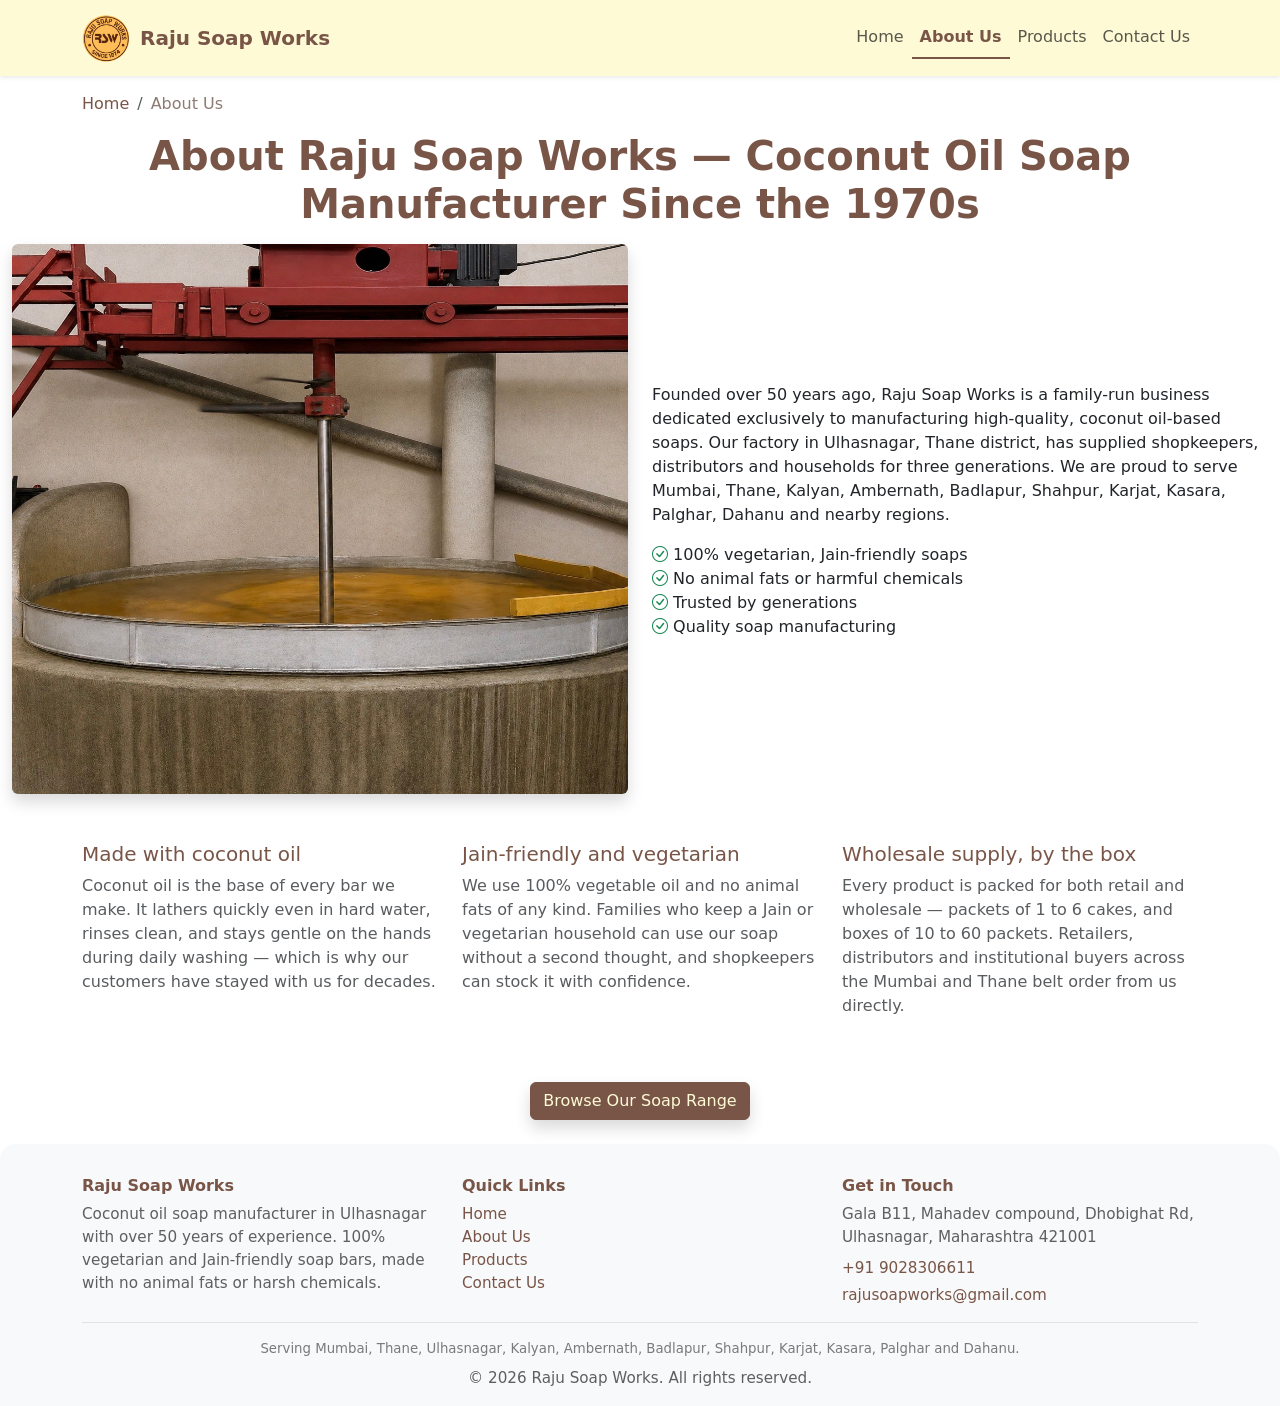
==== about/index.html @ 8837e9f8 "UI and seo changes for better ranking." ====
<!doctype html>
<html lang="en-IN">
  <head>
    <meta charset="UTF-8" />
    <meta name="viewport" content="width=device-width, initial-scale=1" />

    <!-- ============ Primary SEO ============ -->
    <title>About Us | 50+ Years of Coconut Oil Soap Making — Raju Soap Works</title>
    <meta
      name="description"
      content="Raju Soap Works is a family-run coconut oil soap manufacturer in Ulhasnagar, making 100% vegetarian, Jain-friendly soap bars with no animal fats for over 50 years."
    />
    <meta
      name="keywords"
      content="Raju Soap Works, about Raju Soap Works, coconut oil soap manufacturer Ulhasnagar, Jain soap manufacturer, vegetarian soap factory, soap making history Thane"
    />
    <link rel="canonical" href="https://rajusoapworks.com/about/" />
    <meta name="robots" content="index, follow, max-image-preview:large, max-snippet:-1, max-video-preview:-1" />
    <meta name="author" content="Raju Soap Works" />
    <meta name="publisher" content="Raju Soap Works" />
    <meta name="theme-color" content="#795548" />

    <!-- ============ Local / geo signals ============ -->
    <meta name="geo.region" content="IN-MH" />
    <meta name="geo.placename" content="Ulhasnagar, Thane, Maharashtra" />
    <meta name="geo.position" content="19.238414;73.167624" />
    <meta name="ICBM" content="19.238414, 73.167624" />

    <!-- ============ Open Graph ============ -->
    <meta property="og:type" content="website" />
    <meta property="og:site_name" content="Raju Soap Works" />
    <meta property="og:locale" content="en_IN" />
    <meta property="og:title" content="About Us | 50+ Years of Coconut Oil Soap Making — Raju Soap Works" />
    <meta
      property="og:description"
      content="Raju Soap Works is a family-run coconut oil soap manufacturer in Ulhasnagar, making 100% vegetarian, Jain-friendly soap bars with no animal fats for over 50 years."
    />
    <meta property="og:url" content="https://rajusoapworks.com/about/" />
    <meta property="og:image" content="https://rajusoapworks.com/images/machine.jpg" />
    <meta property="og:image:secure_url" content="https://rajusoapworks.com/images/machine.jpg" />
    <meta property="og:image:type" content="image/jpeg" />
    <meta property="og:image:width" content="1206" />
    <meta property="og:image:height" content="1587" />
    <meta property="og:image:alt" content="Soap making machine at the Raju Soap Works factory in Ulhasnagar" />

    <!-- ============ Twitter / X ============ -->
    <meta name="twitter:card" content="summary_large_image" />
    <meta name="twitter:title" content="About Us | 50+ Years of Coconut Oil Soap Making — Raju Soap Works" />
    <meta
      name="twitter:description"
      content="Raju Soap Works is a family-run coconut oil soap manufacturer in Ulhasnagar, making 100% vegetarian, Jain-friendly soap bars with no animal fats for over 50 years."
    />
    <meta name="twitter:image" content="https://rajusoapworks.com/images/machine.jpg" />
    <meta name="twitter:image:alt" content="Soap making machine at the Raju Soap Works factory in Ulhasnagar" />

    <!-- ============ Icons & styles ============ -->
    <link rel="icon" type="image/png" href="../images/logo.png" />
    <link rel="apple-touch-icon" href="../images/logo.png" />
    <link rel="stylesheet" href="https://cdn.jsdelivr.net/npm/bootstrap@5.3.3/dist/css/bootstrap.min.css" />
    <link rel="stylesheet" href="https://cdn.jsdelivr.net/npm/bootstrap-icons@1.11.3/font/bootstrap-icons.css" />
    <link rel="stylesheet" href="../css/styles.css" />

    <!-- ============ Structured data ============ -->
    <script type="application/ld+json">
      {
        "@context": "https://schema.org",
        "@graph": [
          {
            "@type": ["LocalBusiness", "Organization"],
            "@id": "https://rajusoapworks.com/#business",
            "name": "Raju Soap Works",
            "alternateName": "Raju Soap Works Ulhasnagar",
            "description": "Family-run manufacturer of coconut oil based washing soap bars since the 1970s. 100% vegetarian and Jain-friendly, made with no animal fats or harsh chemicals, supplied in packets and boxes across Thane, Mumbai and Palghar districts.",
            "url": "https://rajusoapworks.com/",
            "logo": {
              "@type": "ImageObject",
              "@id": "https://rajusoapworks.com/#logo",
              "url": "https://rajusoapworks.com/images/logo.png",
              "width": 345,
              "height": 345,
              "caption": "Raju Soap Works logo"
            },
            "image": ["https://rajusoapworks.com/images/machine.jpg"],
            "telephone": "+91-9028306611",
            "email": "rajusoapworks@gmail.com",
            "foundingDate": "1974",
            "slogan": "Trusted coconut oil soap, made the honest way for over 50 years.",
            "address": {
              "@type": "PostalAddress",
              "streetAddress": "Gala B11, Mahadev Compound, Dhobighat Road",
              "addressLocality": "Ulhasnagar",
              "addressRegion": "Maharashtra",
              "postalCode": "421001",
              "addressCountry": "IN"
            },
            "geo": { "@type": "GeoCoordinates", "latitude": 19.238414, "longitude": 73.167624 },
            "areaServed": [
              { "@type": "City", "name": "Mumbai" },
              { "@type": "City", "name": "Thane" },
              { "@type": "City", "name": "Ulhasnagar" },
              { "@type": "City", "name": "Kalyan" },
              { "@type": "City", "name": "Ambernath" },
              { "@type": "City", "name": "Badlapur" },
              { "@type": "City", "name": "Shahpur" },
              { "@type": "City", "name": "Karjat" },
              { "@type": "City", "name": "Kasara" },
              { "@type": "City", "name": "Palghar" },
              { "@type": "City", "name": "Dahanu" }
            ]
          },
          {
            "@type": "WebPage",
            "@id": "https://rajusoapworks.com/about/#webpage",
            "url": "https://rajusoapworks.com/about/",
            "name": "About Us | 50+ Years of Coconut Oil Soap Making — Raju Soap Works",
            "about": { "@id": "https://rajusoapworks.com/#business" },
            "inLanguage": "en-IN"
          },
          {
            "@type": "BreadcrumbList",
            "itemListElement": [
              { "@type": "ListItem", "position": 1, "name": "Home", "item": "https://rajusoapworks.com/" },
              { "@type": "ListItem", "position": 2, "name": "About Us", "item": "https://rajusoapworks.com/about/" }
            ]
          }
        ]
      }
    </script>
  </head>

  <body>
    <a href="#main-content" class="visually-hidden-focusable skip-link">Skip to main content</a>

    <header>
      <nav class="navbar navbar-expand-lg navbar-light bg-white shadow-sm sticky-top" aria-label="Main navigation">
        <div class="container">
          <a class="navbar-brand fw-bold d-flex align-items-center gap-2" href="../index.html" style="color: #795548">
            <img src="../images/logo.png" alt="Raju Soap Works logo" class="logo" width="50" height="50" onerror="this.style.display = 'none'" />
            <span>Raju Soap Works</span>
          </a>
          <button
            class="navbar-toggler custom-toggler"
            type="button"
            data-bs-toggle="collapse"
            data-bs-target="#mainNavbar"
            aria-controls="mainNavbar"
            aria-expanded="false"
            aria-label="Toggle navigation"
          >
            <img src="../images/menu.png" alt="" width="55" height="38" class="toggler-icon" />
          </button>
          <div class="collapse navbar-collapse" id="mainNavbar">
            <ul class="navbar-nav ms-auto mb-2 mb-lg-0">
              <li class="nav-item"><a class="nav-link" href="../index.html">Home</a></li>
              <li class="nav-item"><a class="nav-link active" href="../about/index.html" aria-current="page">About Us</a></li>
              <li class="nav-item"><a class="nav-link" href="../products/index.html">Products</a></li>
              <li class="nav-item"><a class="nav-link" href="../contact/index.html">Contact Us</a></li>
            </ul>
          </div>
        </div>
      </nav>
    </header>

    <main id="main-content" style="min-height: 70vh">
      <nav aria-label="Breadcrumb" class="container pt-3">
        <ol class="breadcrumb small">
          <li class="breadcrumb-item"><a href="../index.html">Home</a></li>
          <li class="breadcrumb-item active" aria-current="page">About Us</li>
        </ol>
      </nav>

      <section id="about" aria-labelledby="about-heading">
        <h1 id="about-heading" class="fw-bold m-3 text-center" style="color: #795548">
          About Raju Soap Works — Coconut Oil Soap Manufacturer Since the 1970s
        </h1>
        <div class="row align-items-center m-0">
          <div class="col-md-6 mb-4 mb-md-0 d-flex justify-content-center">
            <img
              src="../images/machine.jpg"
              alt="Soap making machine at the Raju Soap Works factory in Ulhasnagar"
              class="img-fluid all-prdcts-img rounded shadow"
              width="1206"
              height="1587"
              loading="lazy"
              decoding="async"
              onerror="this.style.display = 'none'"
            />
          </div>
          <div class="col-md-6">
            <p>
              Founded over 50 years ago, Raju Soap Works is a family-run business dedicated exclusively to manufacturing high-quality, coconut
              oil-based soaps. Our factory in Ulhasnagar, Thane district, has supplied shopkeepers, distributors and households for three
              generations. We are proud to serve Mumbai, Thane, Kalyan, Ambernath, Badlapur, Shahpur, Karjat, Kasara, Palghar, Dahanu and nearby
              regions.
            </p>
            <ul class="list-unstyled mt-3">
              <li><i class="bi bi-check-circle text-success" aria-hidden="true"></i> 100% vegetarian, Jain-friendly soaps</li>
              <li><i class="bi bi-check-circle text-success" aria-hidden="true"></i> No animal fats or harmful chemicals</li>
              <li><i class="bi bi-check-circle text-success" aria-hidden="true"></i> Trusted by generations</li>
              <li><i class="bi bi-check-circle text-success" aria-hidden="true"></i> Quality soap manufacturing</li>
            </ul>
          </div>
        </div>

        <div class="container my-5">
          <div class="row g-4">
            <div class="col-md-4">
              <h2 class="h5" style="color: #795548">Made with coconut oil</h2>
              <p class="text-muted">
                Coconut oil is the base of every bar we make. It lathers quickly even in hard water, rinses clean, and stays gentle on the hands
                during daily washing — which is why our customers have stayed with us for decades.
              </p>
            </div>
            <div class="col-md-4">
              <h2 class="h5" style="color: #795548">Jain-friendly and vegetarian</h2>
              <p class="text-muted">
                We use 100% vegetable oil and no animal fats of any kind. Families who keep a Jain or vegetarian household can use our soap without
                a second thought, and shopkeepers can stock it with confidence.
              </p>
            </div>
            <div class="col-md-4">
              <h2 class="h5" style="color: #795548">Wholesale supply, by the box</h2>
              <p class="text-muted">
                Every product is packed for both retail and wholesale — packets of 1 to 6 cakes, and boxes of 10 to 60 packets. Retailers,
                distributors and institutional buyers across the Mumbai and Thane belt order from us directly.
              </p>
            </div>
          </div>
        </div>

        <div class="text-center my-4">
          <a href="../products/index.html" class="btn btn-yellow shadow">Browse Our Soap Range</a>
        </div>
      </section>
    </main>

    <footer class="footer">
      <div class="container">
        <div class="row text-start g-4 pb-3">
          <div class="col-md-4 col-12">
            <h2 class="h6 fw-bold footer-heading">Raju Soap Works</h2>
            <p class="mb-0">
              Coconut oil soap manufacturer in Ulhasnagar with over 50 years of experience. 100% vegetarian and Jain-friendly soap bars, made with
              no animal fats or harsh chemicals.
            </p>
          </div>
          <div class="col-md-4 col-6">
            <h2 class="h6 fw-bold footer-heading">Quick Links</h2>
            <ul class="list-unstyled mb-0">
              <li><a href="../index.html">Home</a></li>
              <li><a href="../about/index.html">About Us</a></li>
              <li><a href="../products/index.html">Products</a></li>
              <li><a href="../contact/index.html">Contact Us</a></li>
            </ul>
          </div>
          <div class="col-md-4 col-6">
            <h2 class="h6 fw-bold footer-heading">Get in Touch</h2>
            <address class="mb-2">Gala B11, Mahadev compound, Dhobighat Rd, Ulhasnagar, Maharashtra 421001</address>
            <p class="mb-1"><a href="tel:+919028306611">+91 9028306611</a></p>
            <p class="mb-0"><a href="mailto:rajusoapworks@gmail.com">rajusoapworks@gmail.com</a></p>
          </div>
        </div>
        <p class="footer-areas small mb-2">
          Serving Mumbai, Thane, Ulhasnagar, Kalyan, Ambernath, Badlapur, Shahpur, Karjat, Kasara, Palghar and Dahanu.
        </p>
        <p class="mb-0">&copy; <span id="current-year"></span> Raju Soap Works. All rights reserved.</p>
      </div>
    </footer>

    <script src="https://cdn.jsdelivr.net/npm/bootstrap@5.3.3/dist/js/bootstrap.bundle.min.js"></script>
    <script src="../script.js"></script>
  </body>
</html>
---- css/styles.css ----
/* Brown theme color */
:root {
  --brown: #795548;
  --brown-light: #bcaaa4;
  --yellow: #fdfad5;
}

.neon-pulse {
  background: inherit;
  border: 1px solid inherit;
  animation: pulseGlow 2s infinite ease-in-out;
}

@keyframes pulseGlow {
  0%, 100% {
    box-shadow: 0 0 5px rgba(0, 242, 254, 0.2), 
                0 0 10px rgba(0, 242, 254, 0.2);
  }
  50% {
    box-shadow: 0 0 20px rgba(0, 242, 254, 0.6), 
                0 0 35px rgba(4facfe, 0.4);
    transform: scale(1.01); /* Subtle breathing scale */
  }
}

/* Navbar highlight */
.nav-link.active {
  font-weight: bold;
  color: var(--brown) !important;
  border-bottom: 2px solid var(--brown);
}
.logo{
  width: 50px;
  height: auto;
}

/* Hero section */
.home-img{
  width: 100%;
  /* height:auto lets the width/height attributes act as an aspect-ratio hint
     (reserves layout space, no CLS) instead of forcing a 930px-tall box */
  height: auto;
  max-height: 600px;
  object-fit:scale-down;
  display: block;

  /* max-width: 1200px; */
  /* border-radius: 15px ; */
}

.hero {
  background: linear-gradient(120deg, #efebe9 0%, #fdfad5 100%);
  border-radius: 1rem;
  /* padding: 1.5rem 0.8rem; */
  box-shadow: 0 4px 24px rgba(0,0,0,0.07);
  text-align: center;
  /* margin-bottom: 2rem; */
}
/* Hero heading block (carries the page H1) */
.hero-copy {
  padding: 0 1rem 1.75rem;
  max-width: 900px;
  margin: 0 auto;
}
.hero-title {
  color: var(--brown);
  font-weight: 700;
  font-size: clamp(1.4rem, 3.4vw, 2.25rem);
  margin-bottom: 0.75rem;
}
.hero-lead {
  color: #5d4a42;
  font-size: 1rem;
  margin-bottom: 1.25rem;
}
.hero-actions {
  display: flex;
  flex-wrap: wrap;
  gap: 0.75rem;
  justify-content: center;
}
.hero-actions .btn-brown {
  border-color: var(--brown);
  color: var(--brown);
}

/* Keyboard skip link */
.skip-link {
  display: inline-block;
  padding: 0.5rem 1rem;
  background: var(--brown);
  color: var(--yellow);
}

/* Breadcrumbs */
.breadcrumb-item a {
  color: var(--brown);
  text-decoration: none;
}
.breadcrumb-item a:hover,
.breadcrumb-item a:focus {
  text-decoration: underline;
}
.breadcrumb-item.active {
  color: #8d7b74;
}

.product-card {
  transition: transform 0.3s, box-shadow 0.3s;
}
.product-card:hover {
  transform: translateY(-8px) scale(1.03);
  box-shadow: 0 8px 32px rgba(0,0,0,0.13);
}
.contact-form input, .contact-form textarea {
  border-radius: 0.5rem;
}
.lead{
    text-align: center;
}
.footer {
  margin-top: 1rem;
  padding: 2rem 0 1rem 0;
  background: #f8f9fa;
  text-align: center;
  border-radius: 1rem 1rem 0 0;
  font-size: 0.95rem;
  color: #5f5f5f;
}
.footer-heading {
  color: var(--brown);
}
.footer address {
  font-style: normal;
  margin-bottom: 0;
}
.footer a {
  color: var(--brown);
  text-decoration: none;
}
.footer a:hover,
.footer a:focus {
  text-decoration: underline;
}
.footer-areas {
  border-top: 1px solid #e3e3e3;
  padding-top: 1rem;
  color: #7a7a7a;
}

/* Contact details */
.contact-link {
  color: var(--brown);
  text-decoration: none;
}
.contact-link:hover,
.contact-link:focus {
  text-decoration: underline;
}
#contact address {
  font-style: normal;
}

/* FAQ accordion */
.faq-section .accordion-button {
  font-weight: 600;
  color: var(--brown);
}
.faq-section .accordion-button:not(.collapsed) {
  background-color: var(--yellow);
  color: var(--brown);
  box-shadow: none;
}
.faq-section .accordion-button:focus {
  border-color: var(--brown-light);
  box-shadow: 0 0 0 0.2rem rgba(121, 85, 72, 0.2);
}

.rounded-box{
  background-color: #fdfad5;
}

/* Brown button */
.btn-yellow {
  background-color: var(--brown);
  border-color: var(--brown);
  color: var(--yellow);
}
.btn-yellow:hover, .btn-yellow:focus, .btn-yellow::after {
  background-color: var(--yellow);
  border-color: var(--yellow);
  color: var(--brown);
}

/* Brown button */
.btn-brown {
  background-color: var(--yellow);
  border-color: var(--yellow);
  color: var(--brown);
}
 .btn-brown:focus, .btn-brown::after {
  background-color: var(--brown);
  border-color: var(--brown);
  color: var(--brown);
}

.product{
  width:100%;
  margin-left: 0;
}
.product .card{
    height:100%;
}
.card{
  border: 1px solid lightyellow;
}
.product .card{
    height:100%;
    cursor:pointer;
    transition:.2s;
}

.product .card:hover{
    transform:translateY(-2px);
}

.cust-width{
  width: 130px !important;
}

.product-image-wrap{
    height:180px;
    padding:10px;
    display:flex;
    align-items:center;
    justify-content:center;
}

.product-image-wrap img{
    max-width:100%;
    max-height:100%;
    object-fit:contain;
}


.product-image-wrap{
    height:180px;           /* same height for all images */
    padding:10px;           /* space around image */
    display:flex;
    align-items:center;     /* vertical center */
    justify-content:center; /* horizontal center */
    background:#fff;
}

.product-image-wrap img{
    max-width:100%;
    max-height:100%;
    width:auto;
    height:auto;
    object-fit:contain;     /* fit without stretching */
    display:block;
}

/* Container hides the overflowing content */
.scroll-container {
  overflow: hidden;
  width: 100%;
  display: flex;
  background-color: var(--brown) !important;
  background: #f4f4f4;
  padding: 10px 0;
}

/* Track holds both sets side by side */
.scroll-track {
  display: flex;
  width: max-content;
  animation: scrollLeft 10s linear infinite;
}

/* Both halves must stay on one line for the -50% marquee loop to line up */
.scroll-track .row {
  flex-wrap: nowrap;
  margin: 0;
}

/* Individual item sets */
.scroll-items {
  display: flex;
  /* gap: 20px; */
  /* padding-right: 20px; Must match gap to maintain continuous layout spacing */
}

/* Styling for single items */
.item {
  width: 150px;
  height: 80px;
  background: #333;
  color: #fff;
  display: flex;
  align-items: center;
  justify-content: center;
  font-weight: bold;
  border-radius: 8px;
}

/* --- THE HOVER PAUSE CONTROLLER --- */
.scroll-container:hover .scroll-track {
  animation-play-state: paused;
}

/* Animation moving items seamlessly leftward */
@keyframes scrollLeft {
  0% {
    transform: translateX(0);
  }
  100% {
    transform: translateX(-50%);
  }
}

.best-sellers{
  background-color: var(--brown);
}

/* Brown icon/text utility */
.text-brown {
  color: var(--brown) !important;
}
.text-yellow{
  color: var(--yellow);
}

/* Light golden brown for navbar */
.navbar,
.navbar .navbar-collapse {
  background: #fdfad5 !important; /* light golden brown */
}

/* Remove default toggler icon styles */
.custom-toggler {
  border: none;
  padding: 0;
}

/* Optional: adjust vertical alignment if needed */
.custom-toggler img {
  display: block;
}

.toggler-icon{
    width: 55px;
    height: auto;
}

/* Optional: style nav menu dropdowns if any */
.navbar-nav .nav-link {
  background: transparent;
}


.all-prdcts-img{
  max-width: 100%;
  height: auto;
  max-height: 550px;
}

/* For mobile devices */
@media (max-width: 767px) {
  .all-prdcts-img {
    max-width: 100%;
    height: 400px;
  }
}
.custom-modal {
    display: none;
    position: fixed;
    z-index: 9999;
    left: 0;
    top: 0;
    width: 100%;
    height: 100vh;
    padding-top: 80px;
    background: rgba(0,0,0,0.6);
}

#modalProductName{
  text-align: center;
}

.custom-modal-content {
    background: #fff;
    width: 90%;
    max-width: 600px;
    margin: 5% auto;
    padding: 20px;
    border-radius: 8px;
    position: relative;
}

.custom-modal-close {
    position: absolute;
    top: 10px;
    right: 15px;
    font-size: 28px;
    cursor: pointer;
}
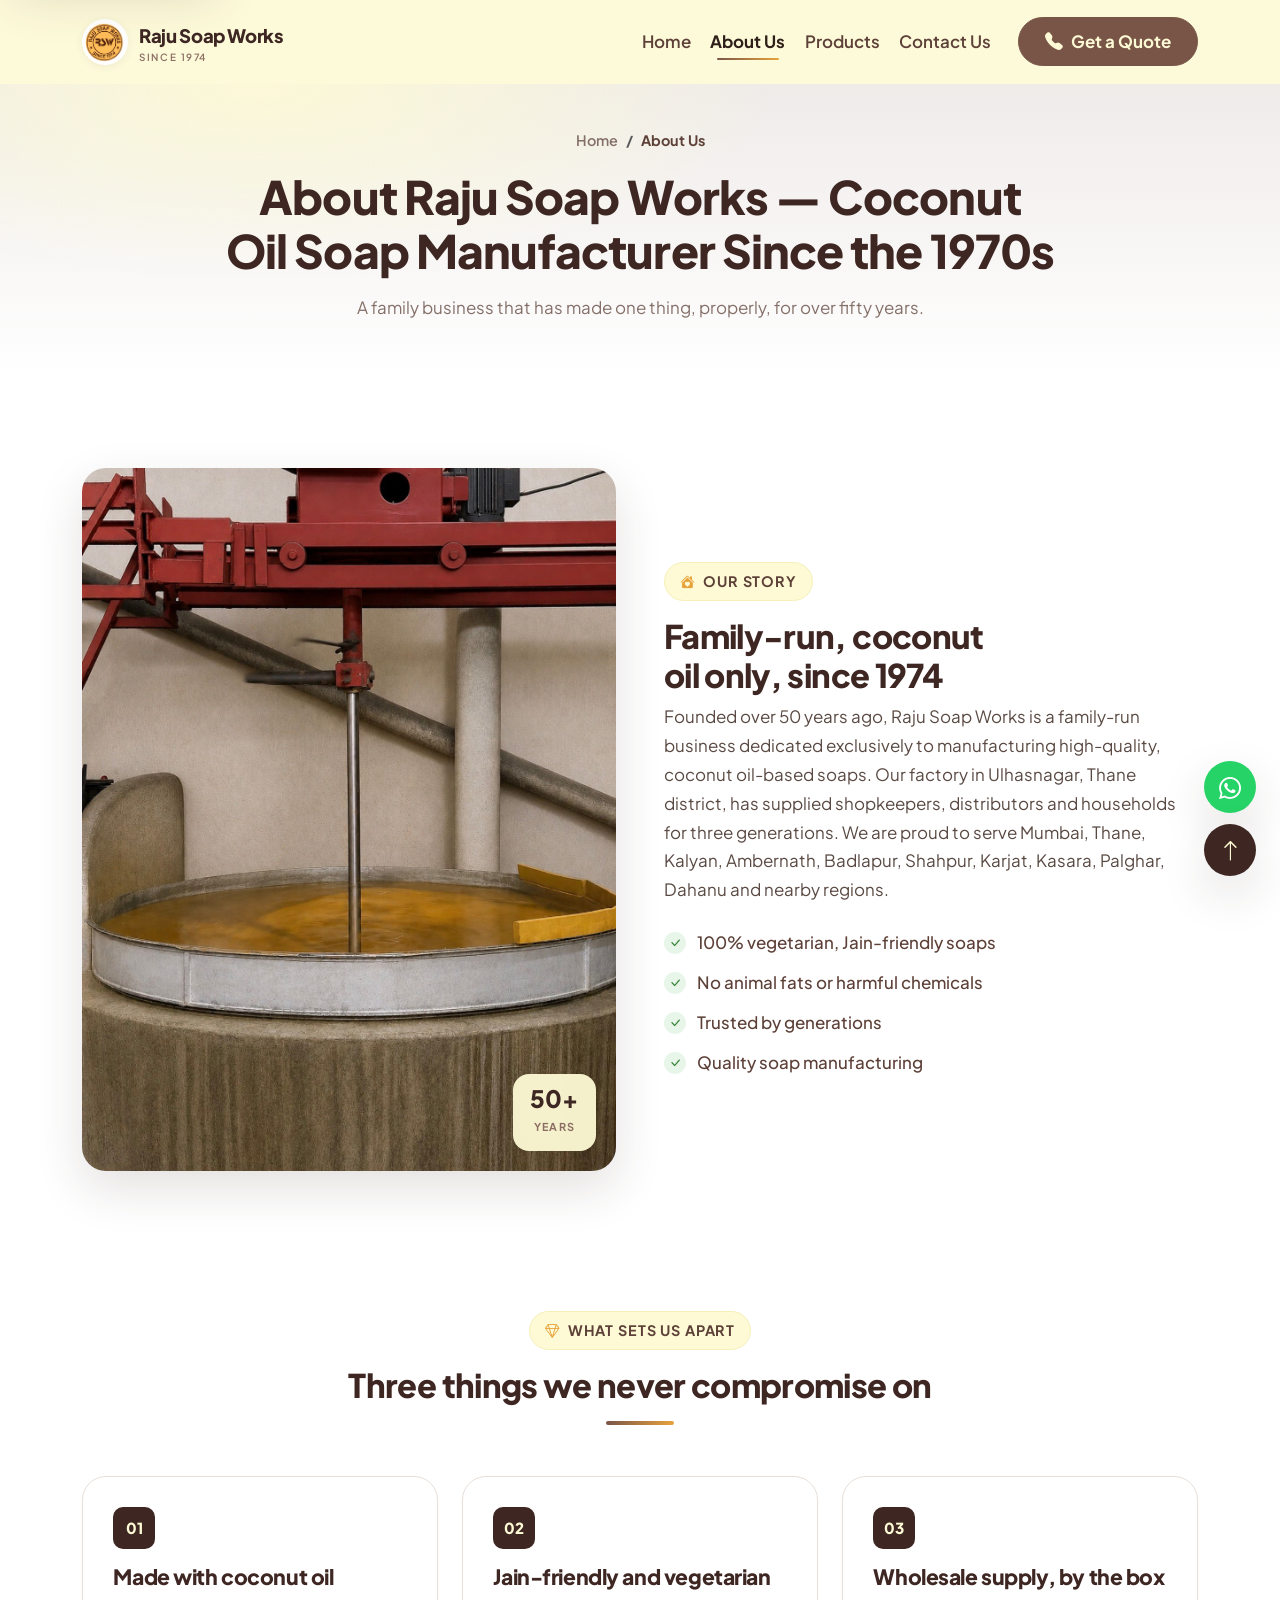
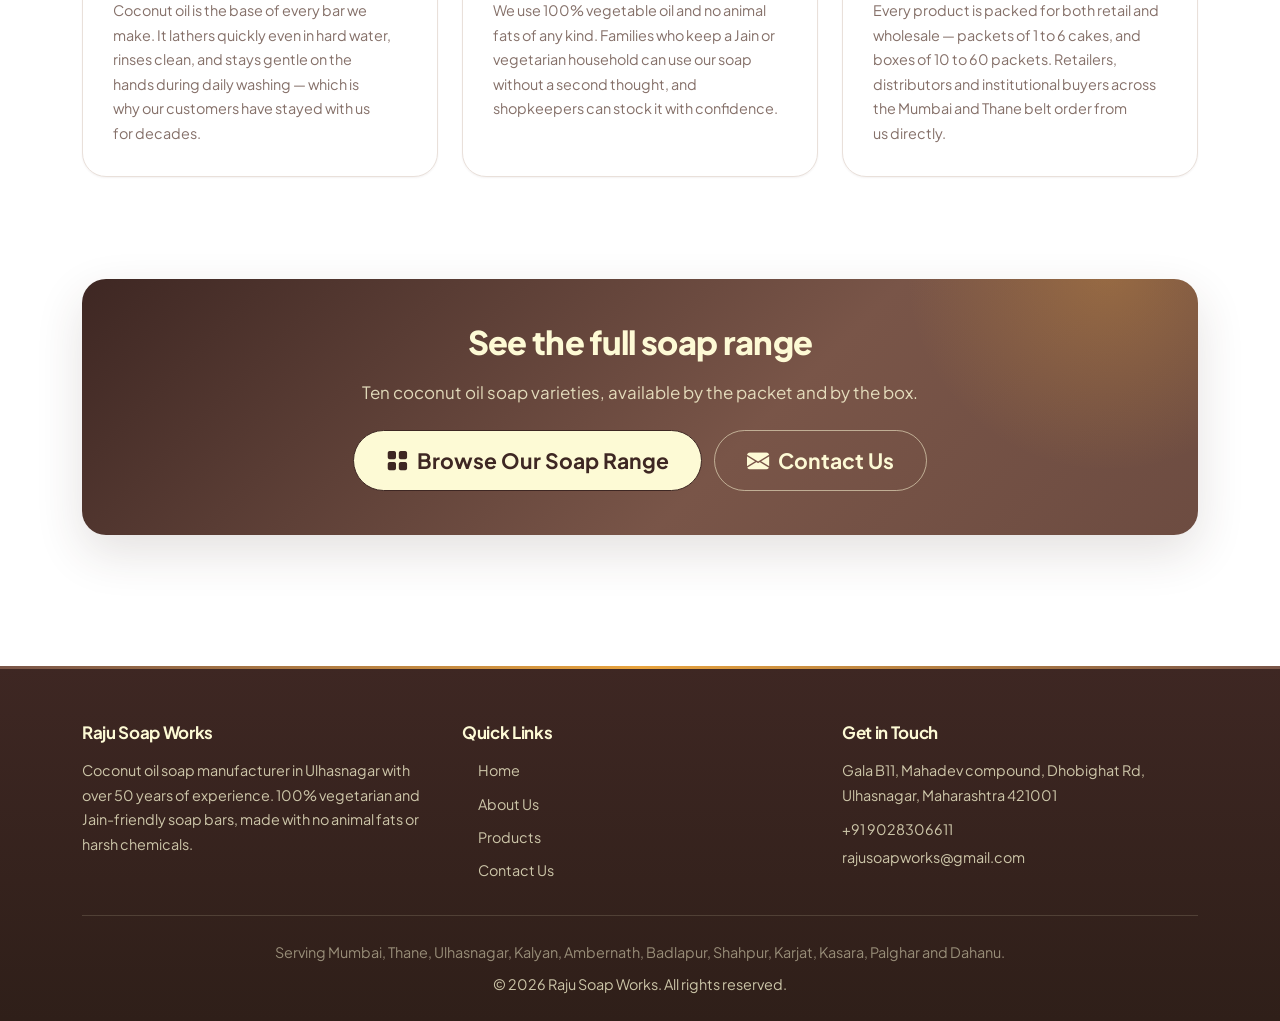
==== commit 9a6cd3f5: "Complete UI/ ux updated of website." ====
--- a/about/index.html
+++ b/about/index.html
@@ -53,12 +53,22 @@
     <meta name="twitter:image" content="https://rajusoapworks.com/images/machine.jpg" />
     <meta name="twitter:image:alt" content="Soap making machine at the Raju Soap Works factory in Ulhasnagar" />
 
+    <!-- ============ Performance hints ============ -->
+    <link rel="preconnect" href="https://cdn.jsdelivr.net" crossorigin />
+    <link rel="preconnect" href="https://fonts.googleapis.com" />
+    <link rel="preconnect" href="https://fonts.gstatic.com" crossorigin />
+
     <!-- ============ Icons & styles ============ -->
     <link rel="icon" type="image/png" href="../images/logo.png" />
     <link rel="apple-touch-icon" href="../images/logo.png" />
+    <link href="https://fonts.googleapis.com/css2?family=Plus+Jakarta+Sans:wght@400;500;600;700;800&display=swap" rel="stylesheet" />
     <link rel="stylesheet" href="https://cdn.jsdelivr.net/npm/bootstrap@5.3.3/dist/css/bootstrap.min.css" />
     <link rel="stylesheet" href="https://cdn.jsdelivr.net/npm/bootstrap-icons@1.11.3/font/bootstrap-icons.css" />
     <link rel="stylesheet" href="../css/styles.css" />
+
+    <script>
+      document.documentElement.classList.add('js');
+    </script>
 
     <!-- ============ Structured data ============ -->
     <script type="application/ld+json">
@@ -129,17 +139,18 @@
   </head>
 
   <body>
-    <a href="#main-content" class="visually-hidden-focusable skip-link">Skip to main content</a>
-
-    <header>
-      <nav class="navbar navbar-expand-lg navbar-light bg-white shadow-sm sticky-top" aria-label="Main navigation">
-        <div class="container">
-          <a class="navbar-brand fw-bold d-flex align-items-center gap-2" href="../index.html" style="color: #795548">
-            <img src="../images/logo.png" alt="Raju Soap Works logo" class="logo" width="50" height="50" onerror="this.style.display = 'none'" />
-            <span>Raju Soap Works</span>
+    <a href="#main-content" class="skip-link">Skip to main content</a>
+
+    <header class="site-header" id="siteHeader">
+      <nav class="navbar navbar-expand-lg" aria-label="Main navigation">
+        <div class="container">
+          <a class="navbar-brand" href="../index.html">
+            <img src="../images/logo.png" alt="Raju Soap Works logo" class="brand-logo" width="46" height="46" onerror="this.style.display = 'none'" />
+            <span class="brand-text">Raju Soap Works<small>Since 1974</small></span>
           </a>
+
           <button
-            class="navbar-toggler custom-toggler"
+            class="nav-toggle d-lg-none"
             type="button"
             data-bs-toggle="collapse"
             data-bs-target="#mainNavbar"
@@ -147,125 +158,181 @@
             aria-expanded="false"
             aria-label="Toggle navigation"
           >
-            <img src="../images/menu.png" alt="" width="55" height="38" class="toggler-icon" />
+            <span></span><span></span><span></span>
           </button>
+
           <div class="collapse navbar-collapse" id="mainNavbar">
-            <ul class="navbar-nav ms-auto mb-2 mb-lg-0">
+            <ul class="navbar-nav ms-auto align-items-lg-center">
               <li class="nav-item"><a class="nav-link" href="../index.html">Home</a></li>
               <li class="nav-item"><a class="nav-link active" href="../about/index.html" aria-current="page">About Us</a></li>
               <li class="nav-item"><a class="nav-link" href="../products/index.html">Products</a></li>
               <li class="nav-item"><a class="nav-link" href="../contact/index.html">Contact Us</a></li>
+              <li class="nav-item ms-lg-3 mt-2 mt-lg-0">
+                <a class="btn btn-yellow" href="../contact/index.html"><i class="bi bi-telephone-fill" aria-hidden="true"></i> Get a Quote</a>
+              </li>
             </ul>
           </div>
         </div>
       </nav>
     </header>
 
-    <main id="main-content" style="min-height: 70vh">
-      <nav aria-label="Breadcrumb" class="container pt-3">
-        <ol class="breadcrumb small">
-          <li class="breadcrumb-item"><a href="../index.html">Home</a></li>
-          <li class="breadcrumb-item active" aria-current="page">About Us</li>
-        </ol>
-      </nav>
-
-      <section id="about" aria-labelledby="about-heading">
-        <h1 id="about-heading" class="fw-bold m-3 text-center" style="color: #795548">
-          About Raju Soap Works — Coconut Oil Soap Manufacturer Since the 1970s
-        </h1>
-        <div class="row align-items-center m-0">
-          <div class="col-md-6 mb-4 mb-md-0 d-flex justify-content-center">
-            <img
-              src="../images/machine.jpg"
-              alt="Soap making machine at the Raju Soap Works factory in Ulhasnagar"
-              class="img-fluid all-prdcts-img rounded shadow"
-              width="1206"
-              height="1587"
-              loading="lazy"
-              decoding="async"
-              onerror="this.style.display = 'none'"
-            />
-          </div>
-          <div class="col-md-6">
-            <p>
-              Founded over 50 years ago, Raju Soap Works is a family-run business dedicated exclusively to manufacturing high-quality, coconut
-              oil-based soaps. Our factory in Ulhasnagar, Thane district, has supplied shopkeepers, distributors and households for three
-              generations. We are proud to serve Mumbai, Thane, Kalyan, Ambernath, Badlapur, Shahpur, Karjat, Kasara, Palghar, Dahanu and nearby
-              regions.
+    <main id="main-content">
+      <div class="page-head">
+        <div class="container">
+          <nav aria-label="Breadcrumb">
+            <ol class="breadcrumb justify-content-center">
+              <li class="breadcrumb-item"><a href="../index.html">Home</a></li>
+              <li class="breadcrumb-item active" aria-current="page">About Us</li>
+            </ol>
+          </nav>
+          <h1>About Raju Soap Works — Coconut Oil Soap Manufacturer Since the 1970s</h1>
+          <p>A family business that has made one thing, properly, for over fifty years.</p>
+        </div>
+      </div>
+
+      <section class="section" aria-labelledby="story-heading">
+        <div class="container">
+          <div class="row g-5 align-items-center">
+            <div class="col-lg-6" data-reveal="left">
+              <div class="about-figure">
+                <img
+                  src="../images/machine.jpg"
+                  alt="Soap making machine at the Raju Soap Works factory in Ulhasnagar"
+                  width="1206"
+                  height="1587"
+                  loading="lazy"
+                  decoding="async"
+                  onerror="this.style.display = 'none'"
+                />
+                <div class="about-badge">
+                  <strong>50+</strong>
+                  <span>Years</span>
+                </div>
+              </div>
+            </div>
+
+            <div class="col-lg-6" data-reveal="right">
+              <span class="eyebrow"><i class="bi bi-house-heart-fill" aria-hidden="true"></i> Our story</span>
+              <h2 id="story-heading">Family-run, coconut oil only, since 1974</h2>
+              <p>
+                Founded over 50 years ago, Raju Soap Works is a family-run business dedicated exclusively to manufacturing high-quality, coconut
+                oil-based soaps. Our factory in Ulhasnagar, Thane district, has supplied shopkeepers, distributors and households for three
+                generations. We are proud to serve Mumbai, Thane, Kalyan, Ambernath, Badlapur, Shahpur, Karjat, Kasara, Palghar, Dahanu and nearby
+                regions.
+              </p>
+              <ul class="check-list">
+                <li><i class="bi bi-check-lg" aria-hidden="true"></i> 100% vegetarian, Jain-friendly soaps</li>
+                <li><i class="bi bi-check-lg" aria-hidden="true"></i> No animal fats or harmful chemicals</li>
+                <li><i class="bi bi-check-lg" aria-hidden="true"></i> Trusted by generations</li>
+                <li><i class="bi bi-check-lg" aria-hidden="true"></i> Quality soap manufacturing</li>
+              </ul>
+            </div>
+          </div>
+        </div>
+      </section>
+
+      <section class="section-tight" aria-labelledby="values-heading">
+        <div class="container">
+          <div class="section-head" data-reveal="up">
+            <span class="eyebrow"><i class="bi bi-gem" aria-hidden="true"></i> What sets us apart</span>
+            <h2 id="values-heading">Three things we never compromise on</h2>
+            <div class="rule"></div>
+          </div>
+
+          <div class="row g-4">
+            <div class="col-md-4" data-reveal="up" style="--reveal-delay: 0ms">
+              <div class="value-card">
+                <span class="value-num">01</span>
+                <h3>Made with coconut oil</h3>
+                <p>
+                  Coconut oil is the base of every bar we make. It lathers quickly even in hard water, rinses clean, and stays gentle on the hands
+                  during daily washing — which is why our customers have stayed with us for decades.
+                </p>
+              </div>
+            </div>
+            <div class="col-md-4" data-reveal="up" style="--reveal-delay: 110ms">
+              <div class="value-card">
+                <span class="value-num">02</span>
+                <h3>Jain-friendly and vegetarian</h3>
+                <p>
+                  We use 100% vegetable oil and no animal fats of any kind. Families who keep a Jain or vegetarian household can use our soap without
+                  a second thought, and shopkeepers can stock it with confidence.
+                </p>
+              </div>
+            </div>
+            <div class="col-md-4" data-reveal="up" style="--reveal-delay: 220ms">
+              <div class="value-card">
+                <span class="value-num">03</span>
+                <h3>Wholesale supply, by the box</h3>
+                <p>
+                  Every product is packed for both retail and wholesale — packets of 1 to 6 cakes, and boxes of 10 to 60 packets. Retailers,
+                  distributors and institutional buyers across the Mumbai and Thane belt order from us directly.
+                </p>
+              </div>
+            </div>
+          </div>
+        </div>
+      </section>
+
+      <section class="section-tight" aria-labelledby="about-cta-heading">
+        <div class="container">
+          <div class="stats text-center" data-reveal="up">
+            <h2 id="about-cta-heading" class="text-cream mb-3">See the full soap range</h2>
+            <p class="mx-auto mb-4" style="max-width: 52ch; color: rgba(253, 250, 213, 0.82)">
+              Ten coconut oil soap varieties, available by the packet and by the box.
             </p>
-            <ul class="list-unstyled mt-3">
-              <li><i class="bi bi-check-circle text-success" aria-hidden="true"></i> 100% vegetarian, Jain-friendly soaps</li>
-              <li><i class="bi bi-check-circle text-success" aria-hidden="true"></i> No animal fats or harmful chemicals</li>
-              <li><i class="bi bi-check-circle text-success" aria-hidden="true"></i> Trusted by generations</li>
-              <li><i class="bi bi-check-circle text-success" aria-hidden="true"></i> Quality soap manufacturing</li>
-            </ul>
-          </div>
-        </div>
-
-        <div class="container my-5">
-          <div class="row g-4">
-            <div class="col-md-4">
-              <h2 class="h5" style="color: #795548">Made with coconut oil</h2>
-              <p class="text-muted">
-                Coconut oil is the base of every bar we make. It lathers quickly even in hard water, rinses clean, and stays gentle on the hands
-                during daily washing — which is why our customers have stayed with us for decades.
-              </p>
-            </div>
-            <div class="col-md-4">
-              <h2 class="h5" style="color: #795548">Jain-friendly and vegetarian</h2>
-              <p class="text-muted">
-                We use 100% vegetable oil and no animal fats of any kind. Families who keep a Jain or vegetarian household can use our soap without
-                a second thought, and shopkeepers can stock it with confidence.
-              </p>
-            </div>
-            <div class="col-md-4">
-              <h2 class="h5" style="color: #795548">Wholesale supply, by the box</h2>
-              <p class="text-muted">
-                Every product is packed for both retail and wholesale — packets of 1 to 6 cakes, and boxes of 10 to 60 packets. Retailers,
-                distributors and institutional buyers across the Mumbai and Thane belt order from us directly.
-              </p>
-            </div>
-          </div>
-        </div>
-
-        <div class="text-center my-4">
-          <a href="../products/index.html" class="btn btn-yellow shadow">Browse Our Soap Range</a>
+            <div class="btn-group-cta">
+              <a href="../products/index.html" class="btn btn-brown btn-lg"><i class="bi bi-grid-fill" aria-hidden="true"></i> Browse Our Soap Range</a>
+              <a href="../contact/index.html" class="btn btn-ghost btn-lg"><i class="bi bi-envelope-fill" aria-hidden="true"></i> Contact Us</a>
+            </div>
+          </div>
         </div>
       </section>
     </main>
 
-    <footer class="footer">
+    <footer class="site-footer">
       <div class="container">
-        <div class="row text-start g-4 pb-3">
-          <div class="col-md-4 col-12">
-            <h2 class="h6 fw-bold footer-heading">Raju Soap Works</h2>
+        <div class="row g-4">
+          <div class="col-lg-4">
+            <h2 class="footer-heading">Raju Soap Works</h2>
             <p class="mb-0">
               Coconut oil soap manufacturer in Ulhasnagar with over 50 years of experience. 100% vegetarian and Jain-friendly soap bars, made with
               no animal fats or harsh chemicals.
             </p>
           </div>
-          <div class="col-md-4 col-6">
-            <h2 class="h6 fw-bold footer-heading">Quick Links</h2>
-            <ul class="list-unstyled mb-0">
+          <div class="col-6 col-lg-4">
+            <h2 class="footer-heading">Quick Links</h2>
+            <ul class="footer-links">
               <li><a href="../index.html">Home</a></li>
               <li><a href="../about/index.html">About Us</a></li>
               <li><a href="../products/index.html">Products</a></li>
               <li><a href="../contact/index.html">Contact Us</a></li>
             </ul>
           </div>
-          <div class="col-md-4 col-6">
-            <h2 class="h6 fw-bold footer-heading">Get in Touch</h2>
-            <address class="mb-2">Gala B11, Mahadev compound, Dhobighat Rd, Ulhasnagar, Maharashtra 421001</address>
+          <div class="col-6 col-lg-4">
+            <h2 class="footer-heading">Get in Touch</h2>
+            <address>Gala B11, Mahadev compound, Dhobighat Rd, Ulhasnagar, Maharashtra 421001</address>
             <p class="mb-1"><a href="tel:+919028306611">+91 9028306611</a></p>
             <p class="mb-0"><a href="mailto:rajusoapworks@gmail.com">rajusoapworks@gmail.com</a></p>
           </div>
         </div>
-        <p class="footer-areas small mb-2">
-          Serving Mumbai, Thane, Ulhasnagar, Kalyan, Ambernath, Badlapur, Shahpur, Karjat, Kasara, Palghar and Dahanu.
-        </p>
-        <p class="mb-0">&copy; <span id="current-year"></span> Raju Soap Works. All rights reserved.</p>
+        <div class="footer-bottom">
+          <p class="footer-areas">
+            Serving Mumbai, Thane, Ulhasnagar, Kalyan, Ambernath, Badlapur, Shahpur, Karjat, Kasara, Palghar and Dahanu.
+          </p>
+          <p class="mb-0">&copy; <span id="current-year"></span> Raju Soap Works. All rights reserved.</p>
+        </div>
       </div>
     </footer>
+
+    <div class="fab-stack">
+      <a class="fab fab-whatsapp" href="https://wa.me/919028306611" target="_blank" rel="noopener" aria-label="Chat with us on WhatsApp">
+        <i class="bi bi-whatsapp" aria-hidden="true"></i>
+      </a>
+      <button class="fab fab-top" id="backToTop" type="button" aria-label="Back to top">
+        <i class="bi bi-arrow-up" aria-hidden="true"></i>
+      </button>
+    </div>
 
     <script src="https://cdn.jsdelivr.net/npm/bootstrap@5.3.3/dist/js/bootstrap.bundle.min.js"></script>
     <script src="../script.js"></script>
